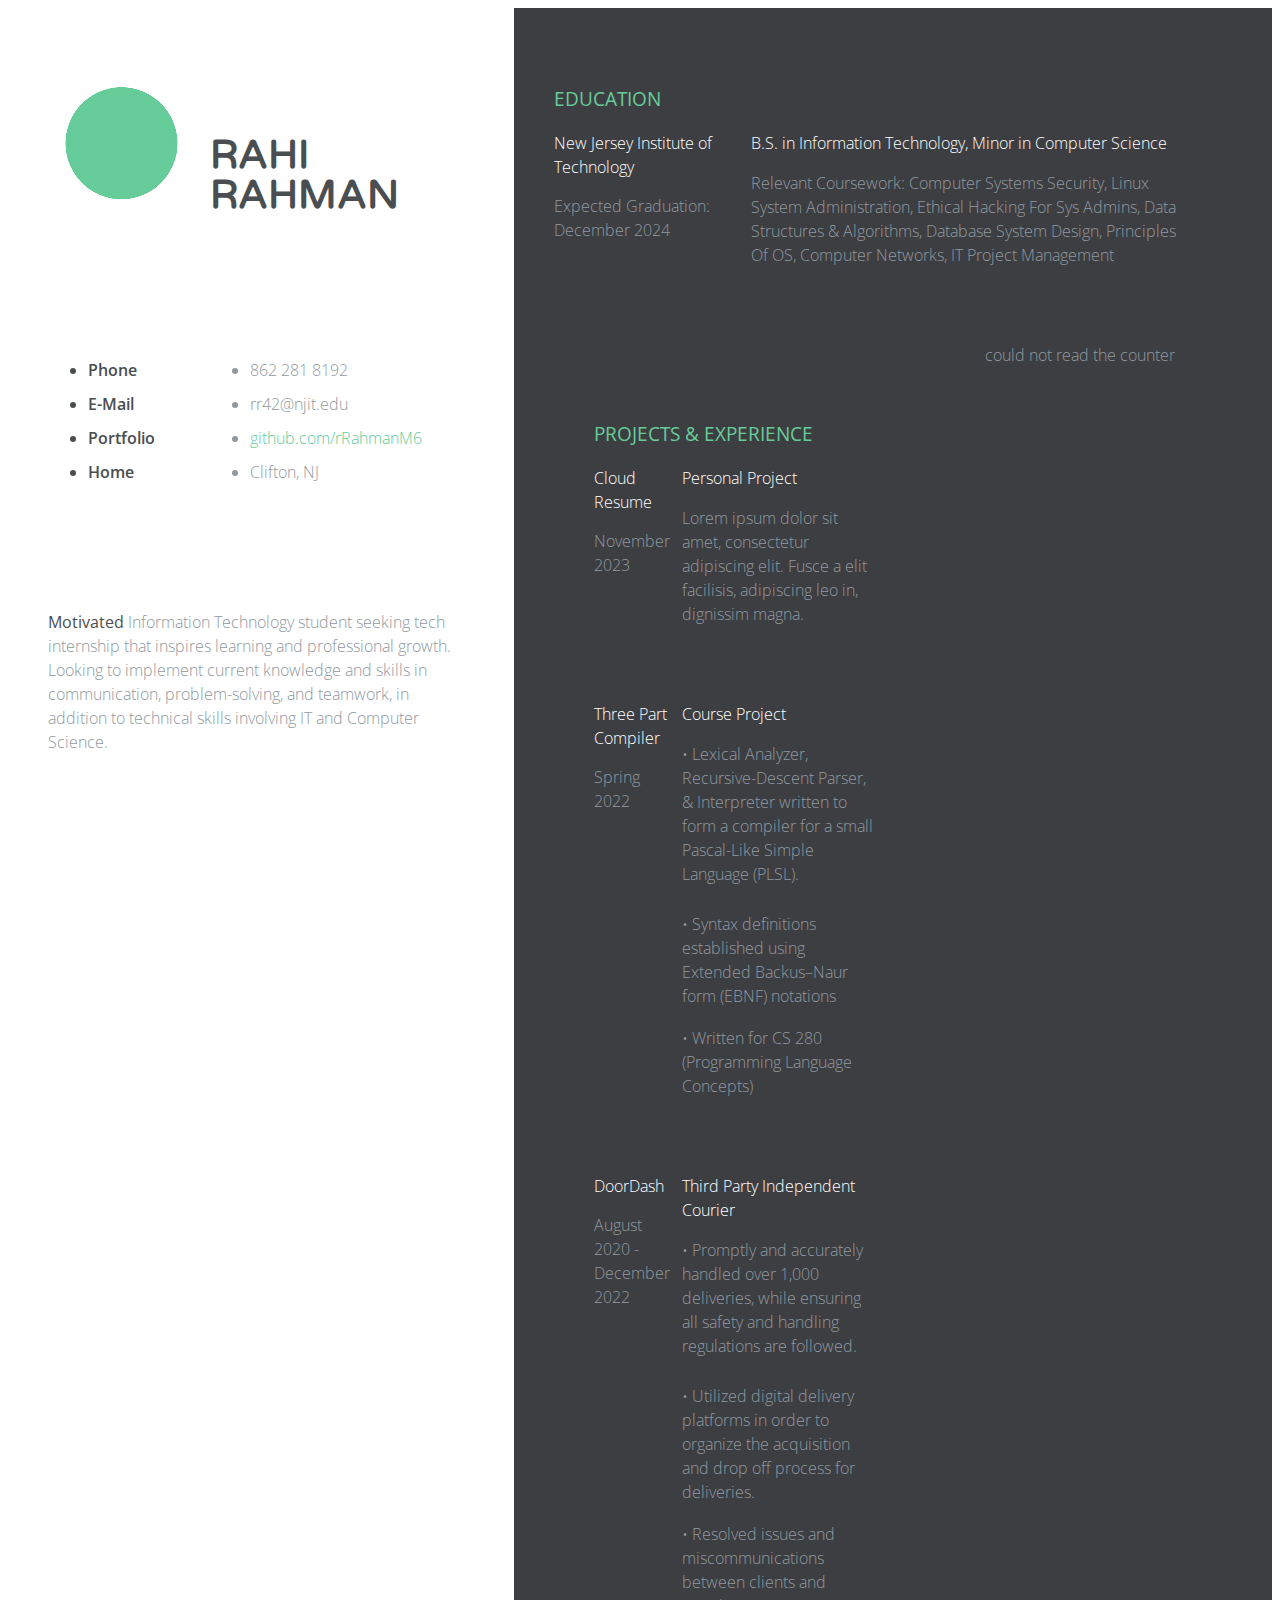
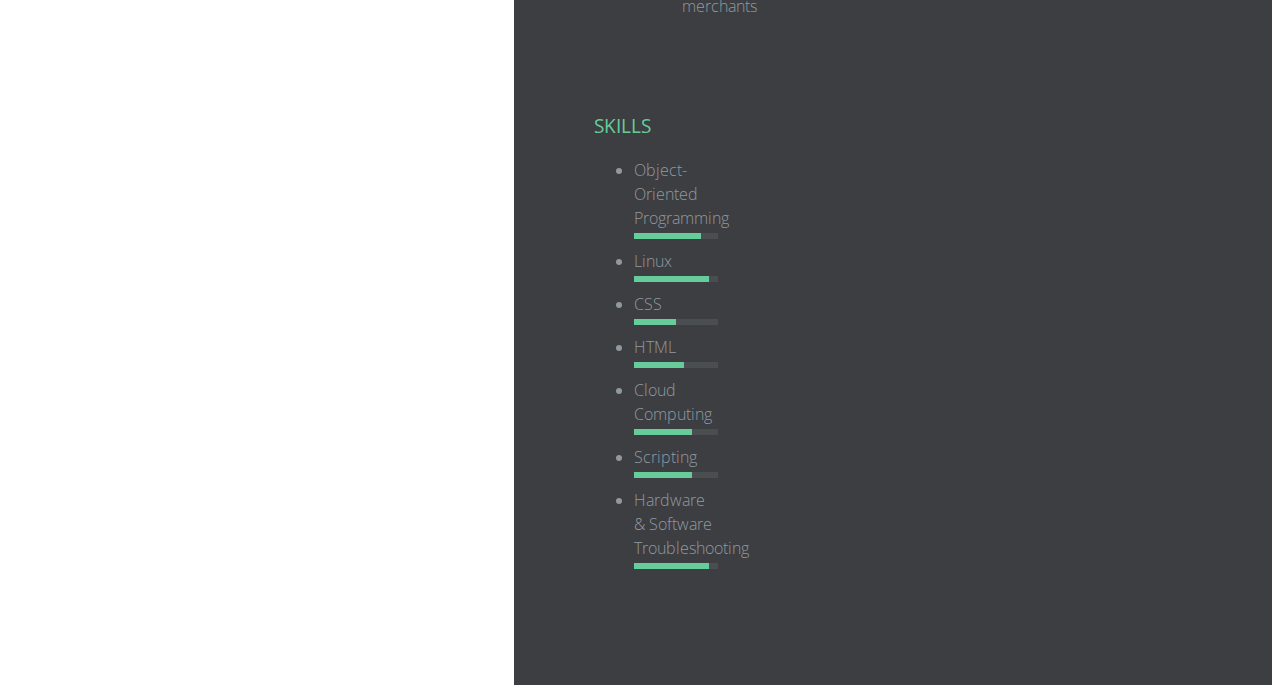
==== index.html @ 93cf76d4 "initial commit" ====
﻿<!DOCTYPE html>
<html lang="en" >
<head>
  <meta charset="UTF-8">
  <title>CodePen - Responsive Resume Template</title>
  <meta name="viewport" content="width=device-width"><link rel="stylesheet" href="https://cdnjs.cloudflare.com/ajax/libs/meyer-reset/2.0/reset.min.css">
<link rel="stylesheet" href="./style.css">

</head>
<body>
<!-- partial:index.partial.html -->
<meta name="viewport" content="width=device-width, initial-scale=1, maximum-scale=1">
<div class="resume-wrapper">
	<section class="profile section-padding">
		<div class="container">
			<div class="picture-resume-wrapper">
        <div class="picture-resume">
        <span><img src="https://s3.amazonaws.com/uifaces/faces/twitter/jsa/128.jpg" alt="" /></span>
        <svg version="1.1" viewBox="0 0 350 350">
  
  <defs>
    <filter id="goo">
      <feGaussianBlur in="SourceGraphic" stdDeviation="8" result="blur" />
      <feColorMatrix in="blur" mode="matrix" values="1 0 0 0 0  0 1 0 0 0  0 0 1 0 0  0 0 0 21 -9" result="cm" />
    </filter>
  </defs>
  
  
<g filter="url(#goo)" >  
  
  <circle id="main_circle" class="st0" cx="171.5" cy="175.6" r="130"/>
  
  <circle id="circle" class="bubble0 st1" cx="171.5" cy="175.6" r="122.7"/>
  <circle id="circle" class="bubble1 st1" cx="171.5" cy="175.6" r="122.7"/>
  <circle id="circle" class="bubble2 st1" cx="171.5" cy="175.6" r="122.7"/>
  <circle id="circle" class="bubble3 st1" cx="171.5" cy="175.6" r="122.7"/>
  <circle id="circle" class="bubble4 st1" cx="171.5" cy="175.6" r="122.7"/>
  <circle id="circle" class="bubble5 st1" cx="171.5" cy="175.6" r="122.7"/>
  <circle id="circle" class="bubble6 st1" cx="171.5" cy="175.6" r="122.7"/>
  <circle id="circle" class="bubble7 st1" cx="171.5" cy="175.6" r="122.7"/>
  <circle id="circle" class="bubble8 st1" cx="171.5" cy="175.6" r="122.7"/>
  <circle id="circle" class="bubble9 st1" cx="171.5" cy="175.6" r="122.7"/>
  <circle id="circle" class="bubble10 st1" cx="171.5" cy="175.6" r="122.7"/>

</g>  
</svg>
      </div>
         <div class="clearfix"></div>
 </div>
      <div class="name-wrapper">
        <h1>Rahi <br/>Rahman</h1><!-- YOUR NAME AND LAST NAME  -->
      </div>
      <div class="clearfix"></div>
      <div class="contact-info clearfix">
      	<ul class="list-titles">
      		<li>Phone</li>
      		<li>E-Mail</li>
          <li>Portfolio</li>
      		<li>Home</li>
      	</ul>
        <ul class="list-content ">
        	<li>862 281 8192</li> <!-- YOUR PHONE NUMBER  -->
        	<li>rr42@njit.edu</li> <!-- YOUR EMAIL -->
        	<li><a href="#">github.com/rRahmanM6</a></li> <!-- YOUR GITHUB  -->
        	<li>Clifton, NJ</li> <!-- YOUR LOCATION  -->
        </ul>
      </div>
      <div class="contact-presentation"> <!-- YOUR PRESENTATION RESUME  -->
      	<p><span class="bold">Motivated </span>Information Technology student seeking tech internship that inspires learning and professional growth. Looking to implement current knowledge and skills in communication, problem-solving, and teamwork, in addition to  technical skills involving IT and Computer Science. 
 </p>
      </div>
      <div class="contact-social clearfix">
      	<ul class="list-titles">
      	</ul>
        <ul class="list-content"> <!-- REMEMBER TO PUT THE URL ON THE HREF TAG  -->
      	</ul>
      </div>
		</div>
	</section>
  
  <section class="experience section-padding">
  	<div class="container">
  		<h3 class="experience-title">Education</h3>
      
      <div class="experience-wrapper">
      	<div class="company-wrapper clearfix">
      		<div class="experience-title">New Jersey Institute of Technology</div> <!-- NAME OF THE COMPANY YOUWORK WITH  -->
          <div class="time">Expected Graduation: December 2024</div> 
      	</div>
        
        <div class="job-wrapper clearfix">
        	<div class="experience-title">B.S. in Information Technology, Minor in Computer Science
 </div> 
          <div class="company-description">
          	<p>Relevant Coursework: Computer Systems Security, Linux System Administration, Ethical Hacking For Sys Admins, Data Structures & Algorithms, Database System Design, Principles Of OS, Computer Networks, IT Project Management</p> 
          </div>
        </div>
        
      </div><!--Skill experience-->
      
  <section class="experience section-padding">
  	<div class="container">
  		<h3 class="experience-title">Projects & Experience</h3>
      
      <div class="experience-wrapper">
      	<div class="company-wrapper clearfix">
      		<div class="experience-title">Cloud Resume</div> <!-- NAME OF THE COMPANY YOUWORK WITH  -->
          <div class="time">November 2023</div> <!-- THE TIME YOU WORK WITH THE COMPANY  -->
      	</div>
        
        <div class="job-wrapper clearfix">
        	<div class="experience-title">Personal Project </div> <!-- JOB TITLE  -->
          <div class="company-description">
          	<p>Lorem ipsum dolor sit amet, consectetur adipiscing elit. Fusce a elit facilisis, adipiscing leo in, dignissim magna.</p>  <!-- JOB DESCRIPTION  -->
          </div>
        </div>
        
        <div class="company-wrapper clearfix">
      		<div class="experience-title">Three Part Compiler</div> <!-- NAME OF THE COMPANY YOUWORK WITH  -->
          <div class="time">Spring 2022</div> <!-- THE TIME YOU WORK WITH THE COMPANY  -->
      	</div>
        
         <div class="job-wrapper clearfix">
        	<div class="experience-title">Course Project</div> <!-- JOB TITLE  -->
          <div class="company-description">
          	<p>&#8226 Lexical Analyzer, Recursive-Descent Parser, & Interpreter written to form a compiler for a small Pascal-Like Simple Language (PLSL).<hr style="height:0.1px; visibility:hidden;" />
            &#8226 Syntax definitions established using Extended Backus–Naur form (EBNF) notations<hr style="height:0.1px; visibility:hidden;" />
            &#8226 Written for CS 280 (Programming Language Concepts) 
            </p>  <!-- JOB DESCRIPTION  -->
          </div>
        </div>
        
        <div class="company-wrapper clearfix">
      		<div class="experience-title">DoorDash</div> <!-- NAME OF THE COMPANY YOUWORK WITH  -->
          <div class="time">August 2020 - December 2022</div> <!-- THE TIME YOU WORK WITH THE COMPANY  -->
      	</div> 
        
         <div class="job-wrapper clearfix">
        	<div class="experience-title">Third Party Independent Courier</div> <!-- JOB TITLE  -->
          <div class="company-description">
          	<p>&#8226 Promptly and accurately handled over 1,000 deliveries, while ensuring all safety and handling regulations are followed. <hr style="height:0.1px; visibility:hidden;" />
            &#8226 Utilized digital delivery platforms in order to organize the acquisition and drop off process for deliveries. <hr style="height:0.1px; visibility:hidden;" />
            &#8226 Resolved issues and miscommunications between clients and merchants
</p>   <!-- JOB DESCRIPTION  -->
          </div>
        </div>
       
      </div><!--Skill experience-->
      
      <div class="section-wrapper clearfix">
      	<h3 class="section-title">Skills</h3>  <!-- YOUR SET OF SKILLS  -->
        	<ul>
        		<li class="skill-percentage">Object-Oriented Programming</li>
        		<li class="skill-percentage">Linux</li>
        		<li class="skill-percentage">CSS</li>
        		<li class="skill-percentage">HTML</li>
        		<li class="skill-percentage">Cloud Computing</li>
        		<li class="skill-percentage">Scripting</li>
            <li class="skill-percentage">Hardware & Software Troubleshooting</li>

        	</ul>
            
  </section>

  <div class="counter-number">could not read the counter</div>
  
  <script src="./script.js"></script>

</body>
</html>
---- style.css ----
@import url(https://fonts.googleapis.com/css?family=Varela+Round);
@import url(https://fonts.googleapis.com/css?family=Open+Sans:400,300,600,700);
*, *::after, *::before {
  box-sizing: border-box;
}

html, body {
  height: 100%;
}

body {
  font-family: "Open Sans", sans-serif;
  font-size: 16px;
  line-height: 1.5em;
}

a {
  color: #66cc99;
  text-decoration: none;
}

.clearfix::after, .clearfix::before {
  content: " ";
  display: table;
}

.clearfix::after {
  clear: both;
}

.bold {
  color: #4a4e51;
  font-weight: 400;
}

.resume-wrapper {
  position: relative;
  text-align: center;
  height: 100%;
}

.container {
  min-height: 600px;
}

.profile {
  background: #fff;
  width: 40%;
  float: left;
  color: #9099a0;
}
@media (max-width: 850px) {
  .profile {
    width: 100%;
  }
}
.profile .name-wrapper {
  float: left;
  width: 60%;
}
.profile h1 {
  font-size: 2.5em;
  text-align: left;
  font-family: "Varela Round", sans-serif;
  color: #4a4e51;
  text-transform: uppercase;
  line-height: 1em;
  padding-top: 40px;
}
@media (max-width: 1200px) {
  .profile h1 {
    padding-top: 20px;
  }
}
@media (max-width: 450px) {
  .profile h1 {
    font-size: 1.8em;
    padding-top: 20px;
  }
}
.profile li {
  margin-bottom: 10px;
}
.profile .picture-resume-wrapper {
  width: 40%;
  display: block;
  float: left;
}
@media (max-width: 1200px) {
  .profile .picture-resume-wrapper {
    width: 100%;
  }
}
.profile .picture-resume {
  width: 220px;
  height: 220px;
  background-size: cover;
  border-radius: 50%;
  margin-right: 0px;
  display: table;
  position: relative;
  vertical-align: middle;
}
.profile .picture-resume span {
  display: table-cell;
  vertical-align: middle;
  position: relative;
  margin: 0 auto;
  z-index: 10;
  text-align: center;
}
.profile .picture-resume img {
  border-radius: 50%;
  width: 130px;
}
@media (max-width: 1500px) {
  .profile .picture-resume img {
    width: 80px;
  }
}
@media (max-width: 1200px) {
  .profile .picture-resume img {
    width: 120px;
    height: 120px;
  }
}
@media (max-width: 1500px) {
  .profile .picture-resume {
    width: 150px;
    height: 150px;
  }
}
@media (max-width: 1200px) {
  .profile .picture-resume {
    width: 200px;
    height: 200px;
  }
}
@media (max-width: 450px) {
  .profile .picture-resume {
    width: 180px;
    height: 180px;
  }
}
.profile .contact-info {
  margin-top: 100px;
  font-weight: 300;
}
@media (max-width: 1200px) {
  .profile .contact-info {
    margin-top: 70px;
  }
}
@media (max-width: 450px) {
  .profile .contact-info {
    margin-top: 50px;
  }
}
.profile .list-titles {
  float: left;
  text-align: left;
  font-weight: 600;
  width: 40%;
  color: #4a4e51;
}
.profile .list-content {
  float: left;
  width: 60%;
  text-align: left;
  font-weight: 300;
}
.profile .contact-presentation {
  text-align: left;
  font-weight: 300;
  margin-top: 100px;
  margin-bottom: 100px;
}
@media (max-width: 1200px) {
  .profile .contact-presentation {
    margin-top: 70px;
    margin-bottom: 70px;
  }
}
@media (max-width: 850px) {
  .profile .contact-presentation {
    margin-top: 50px;
    margin-bottom: 50px;
  }
}
.profile svg {
  width: 100%;
  position: absolute;
  top: 0;
  left: 0;
}
.profile .st0, .profile .st1 {
  fill: #66cc99;
}

.experience {
  background: #3d3e42;
  width: 60%;
  float: left;
  position: relative;
  color: #9099a0;
  font-weight: 300;
  min-height: 100%;
  min-height: 100vh;
}
@media (max-width: 850px) {
  .experience {
    width: 100%;
  }
}
.experience h3.experience-title {
  color: #66cc99;
  text-align: left;
  text-transform: uppercase;
  font-size: 1.2em;
  margin-bottom: 20px;
  font-weight: 400;
}
.experience .company-wrapper {
  width: 30%;
  float: left;
  text-align: left;
  padding-right: 5%;
  margin-bottom: 60px;
}
@media (max-width: 450px) {
  .experience .company-wrapper {
    width: 100%;
    margin-bottom: 20px;
  }
}
.experience .job-wrapper {
  width: 70%;
  float: left;
  text-align: left;
  padding-right: 5%;
  margin-bottom: 60px;
}
@media (max-width: 450px) {
  .experience .job-wrapper {
    width: 100%;
    margin-bottom: 40px;
  }
}
.experience .experience-title {
  color: white;
  margin-bottom: 15px;
}

.section-padding {
  padding: 60px 60px 40px 40px;
}
@media (max-width: 850px) {
  .section-padding {
    padding: 80px 15% 40px 10%;
  }
}
@media (max-width: 450px) {
  .section-padding {
    padding: 40px 10% 20px 5%;
  }
}

.section-wrapper {
  width: 50%;
  float: left;
  text-align: left;
  color: #9099a0;
  font-weight: 300;
  margin-bottom: 20px;
}
@media (max-width: 450px) {
  .section-wrapper {
    width: 100%;
  }
}
.section-wrapper:nth-child(3) {
  padding-right: 8%;
}
.section-wrapper h3.section-title {
  color: #66cc99;
  text-align: left;
  text-transform: uppercase;
  font-size: 1.2em;
  margin-bottom: 20px;
  font-weight: 400;
}
.section-wrapper .skill-percentage {
  margin-bottom: 10px;
  position: relative;
}
.section-wrapper .skill-percentage::after {
  content: "";
  width: 100%;
  height: 6px;
  background: #4a4e51;
  display: block;
  margin-top: 3px;
}
.section-wrapper .skill-percentage::before {
  content: "";
  height: 6px;
  background: #66cc99;
  position: absolute;
  margin-top: 3px;
  bottom: 0;
}
.section-wrapper .skill-percentage:nth-child(1)::before {
  width: 80%;
  -webkit-animation: skill_1 0.6s ease;
          animation: skill_1 0.6s ease;
}
.section-wrapper .skill-percentage:nth-child(2)::before {
  width: 90%;
  -webkit-animation: skill_2 0.6s ease;
          animation: skill_2 0.6s ease;
}
.section-wrapper .skill-percentage:nth-child(3)::before {
  width: 50%;
  -webkit-animation: skill_3 0.6s ease;
          animation: skill_3 0.6s ease;
}
.section-wrapper .skill-percentage:nth-child(4)::before {
  width: 60%;
  -webkit-animation: skill_4 0.6s ease;
          animation: skill_4 0.6s ease;
}
.section-wrapper .skill-percentage:nth-child(5)::before {
  width: 70%;
  -webkit-animation: skill_5 0.6s ease;
          animation: skill_5 0.6s ease;
}
.section-wrapper .skill-percentage:nth-child(6)::before {
  width: 70%;
  -webkit-animation: skill_6 0.6s ease;
          animation: skill_6 0.6s ease;
}
.section-wrapper .skill-percentage:nth-child(7)::before {
  width: 90%;
  -webkit-animation: skill_6 0.6s ease;
          animation: skill_6 0.6s ease;
}

@-webkit-keyframes skill_1 {
  from {
    width: 0%;
  }
  to {
    width: 80%;
  }
}

@keyframes skill_1 {
  from {
    width: 0%;
  }
  to {
    width: 80%;
  }
}
@-webkit-keyframes skill_2 {
  from {
    width: 0%;
  }
  to {
    width: 90%;
  }
}
@keyframes skill_2 {
  from {
    width: 0%;
  }
  to {
    width: 90%;
  }
}
@-webkit-keyframes skill_3 {
  from {
    width: 0%;
  }
  to {
    width: 50%;
  }
}
@keyframes skill_3 {
  from {
    width: 0%;
  }
  to {
    width: 50%;
  }
}
@-webkit-keyframes skill_4 {
  from {
    width: 0%;
  }
  to {
    width: 60%;
  }
}
@keyframes skill_4 {
  from {
    width: 0%;
  }
  to {
    width: 60%;
  }
}
@-webkit-keyframes skill_5 {
  from {
    width: 0%;
  }
  to {
    width: 70%;
  }
}
@keyframes skill_5 {
  from {
    width: 0%;
  }
  to {
    width: 70%;
  }
}
@-webkit-keyframes skill_6 {
  from {
    width: 0%;
  }
  to {
    width: 70%;
  }
}
@keyframes skill_6 {
  from {
    width: 0%;
  }
  to {
    width: 70%;
  }
}
@-webkit-keyframes skill_7 {
  from {
    width: 0%;
  }
  to {
    width: 70%;
  }
}
@keyframes skill_7 {
  from {
    width: 0%;
  }
  to {
    width: 70%;
  }
}
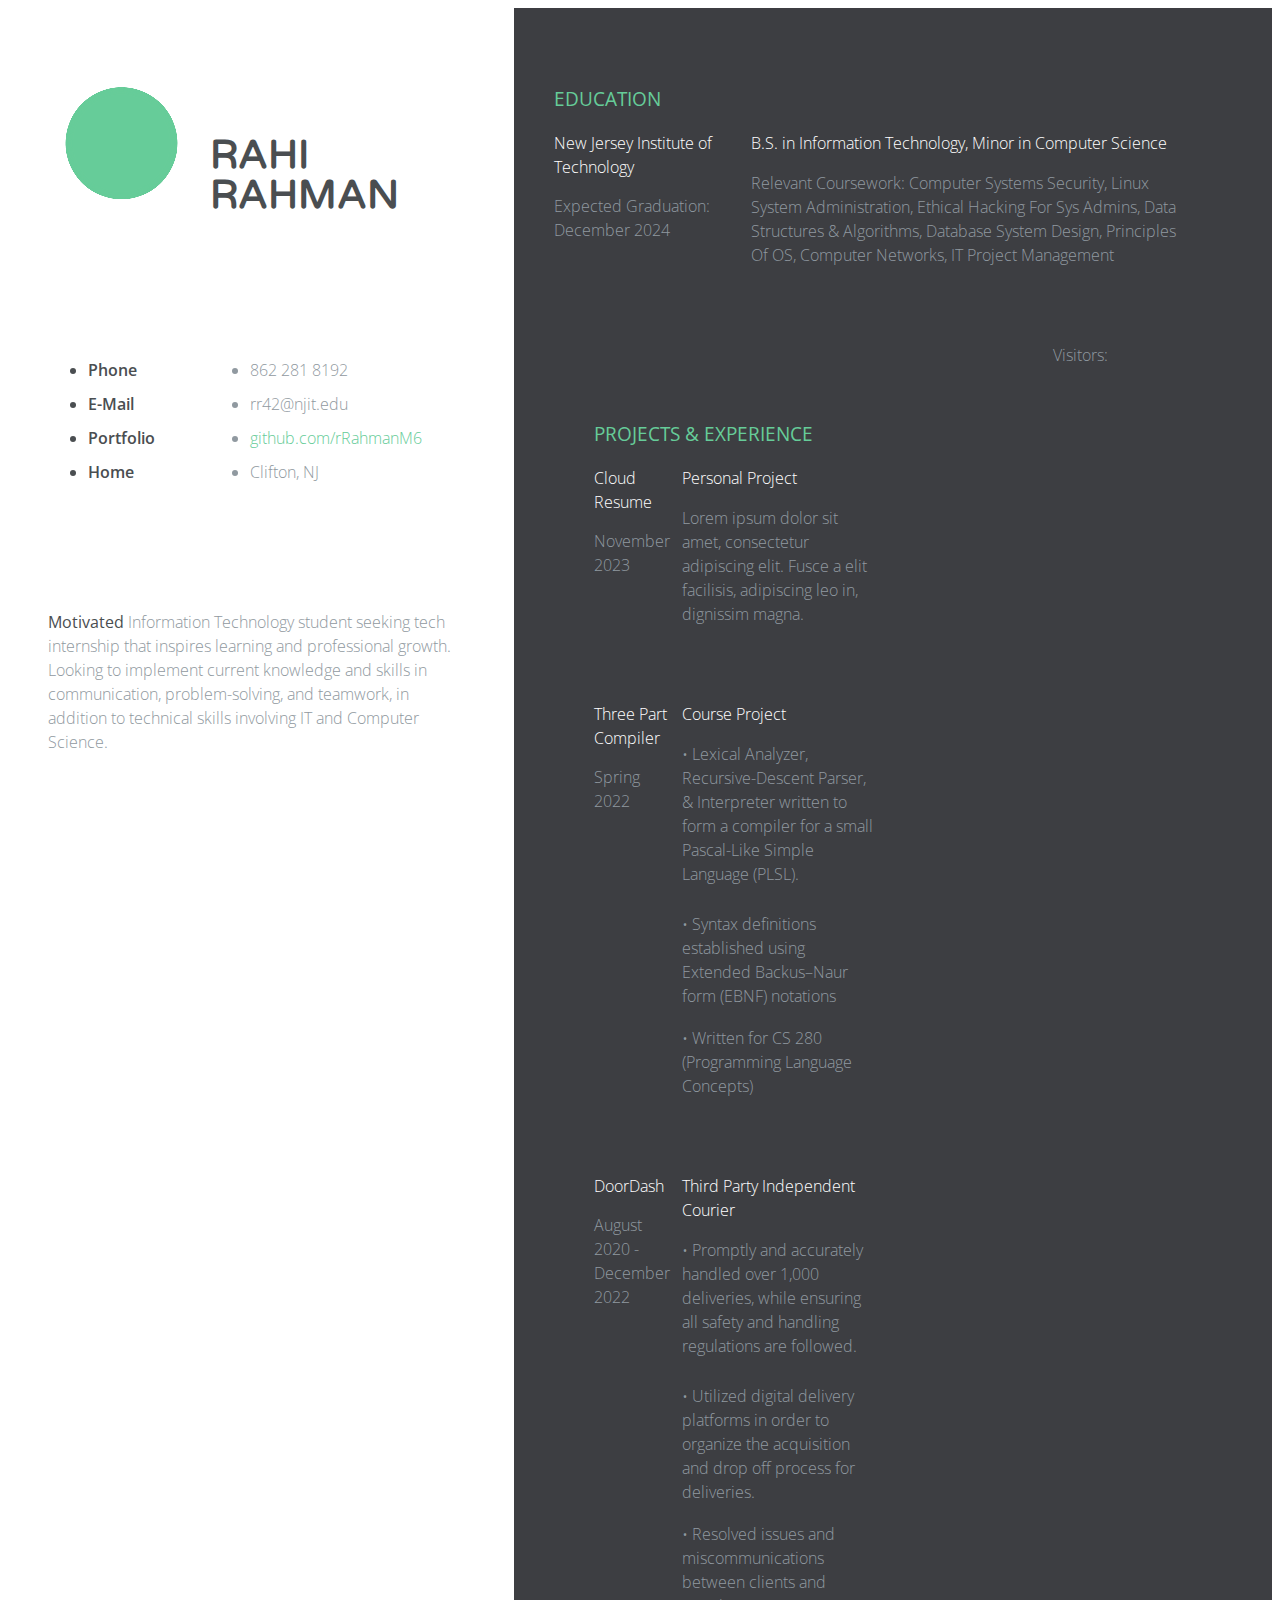
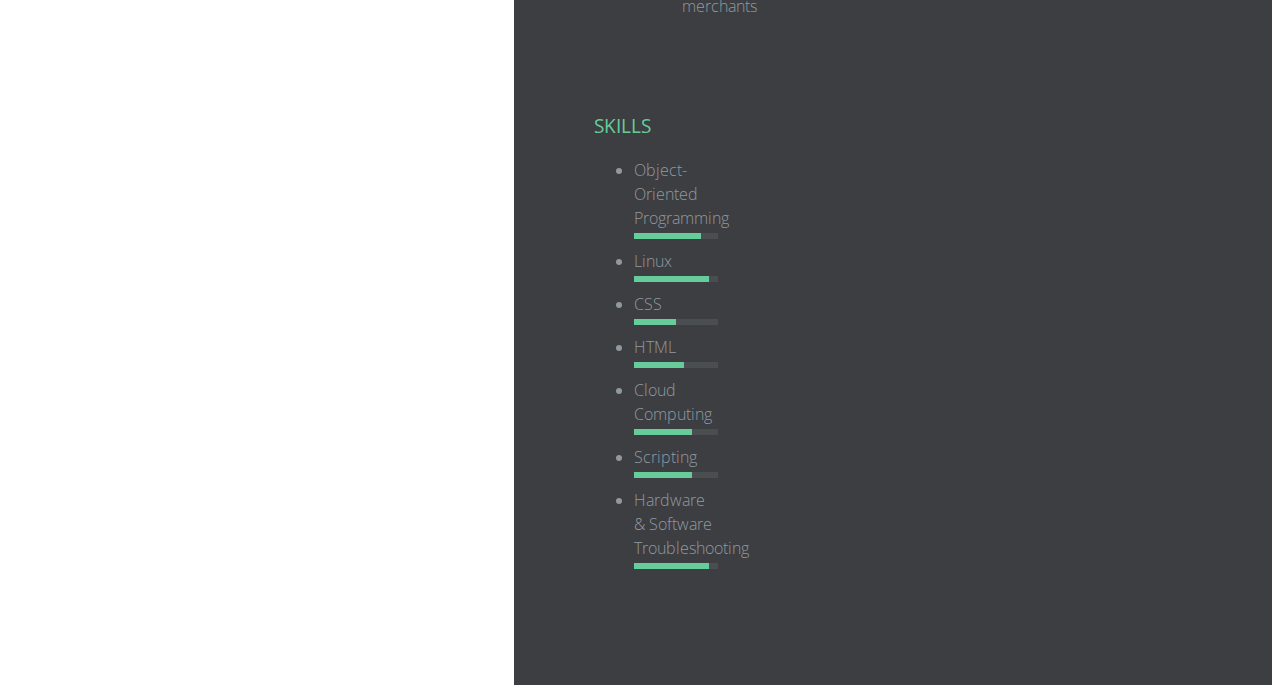
==== commit 915dea3e: "initial commit" ====
--- a/index.html
+++ b/index.html
@@ -162,7 +162,7 @@
             
   </section>
 
-  <div class="counter-number">could not read the counter</div>
+  <div id="visitors" class="visitors"> Visitors: <span id="visits"></span><span id="loader" class="loader"></span></div>
   
   <script src="./script.js"></script>
 
